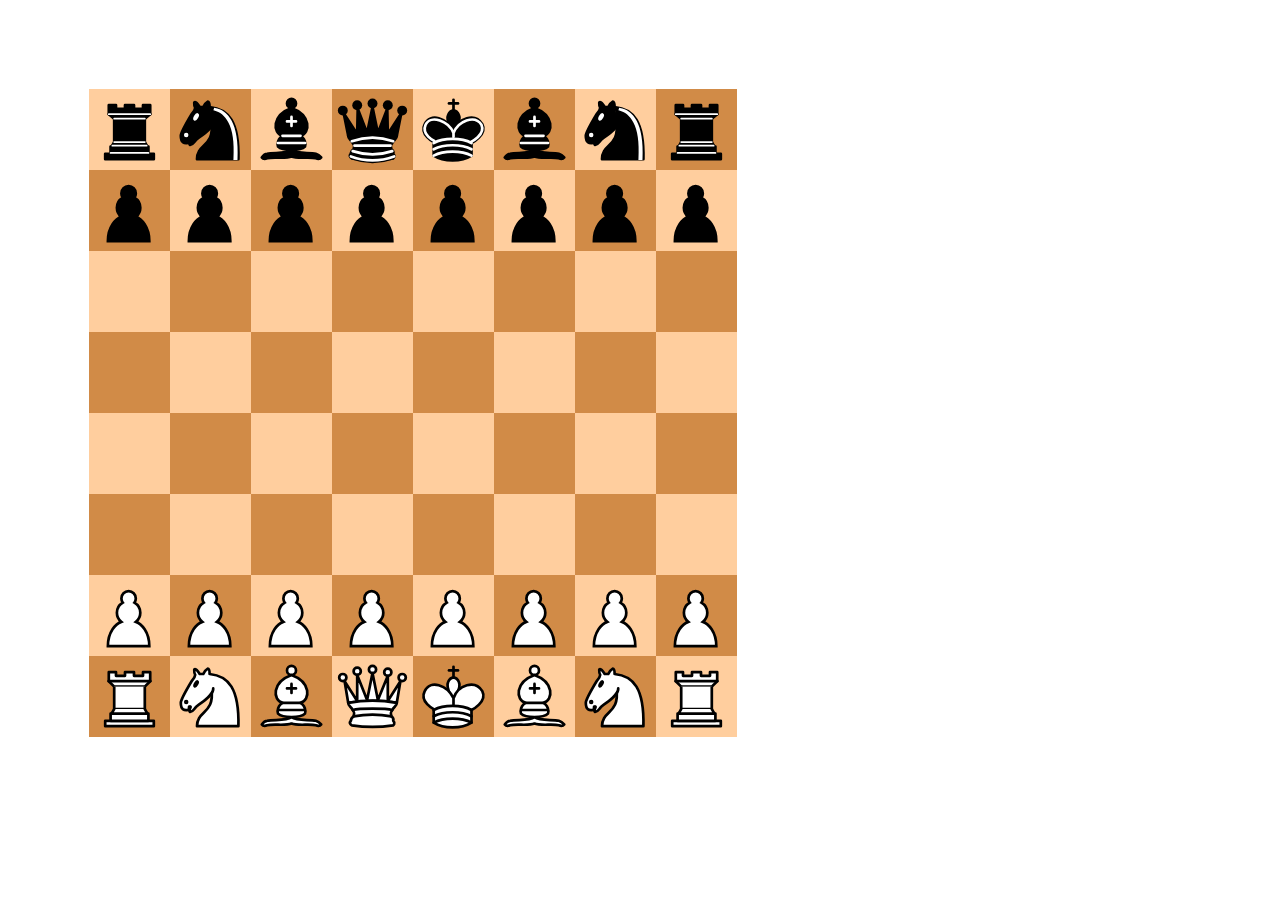
==== index.htm @ 929e1236 "Brett wird jetzt mit feld-Objekt erstellt" ====
<!DOCTYPE HTML PUBLIC "-//W3C//DTD HTML 4.01 Transitional//EN">
<html><head>
    <title>KartenSchach</title>
    <link rel="stylesheet" href="css/style.css">
    <script type="text/javascript" src="js/functions.js"></script>
    <script type="text/javascript" src="js/board.js"></script>
    <script type="text/javascript" src="js/cards.js"></script>
    <script type="text/javascript" src="js/feld.js"></script>
    <script type="text/javascript" src="js/boardLogic.js"></script>
    <script type="text/javascript">
<!--

        function start() {
            var board = createBoard(1);

            var cb = g("chessboard");
            cb.appendChild(board);

            var dasBrett=setBoard(board);
        }

        //--></script>
</head>
<body onLoad="javascript:start();">

<div id="chessboard">

</div>

</body></html>
---- css/style.css ----
#table1 {
	border-width: 0px;
	border-style: solid;
	border-spacing: 0px;
	padding: 0px;
}

td {
	padding: 0px;
}

td:hover {
	background-color: #ffff00;
}
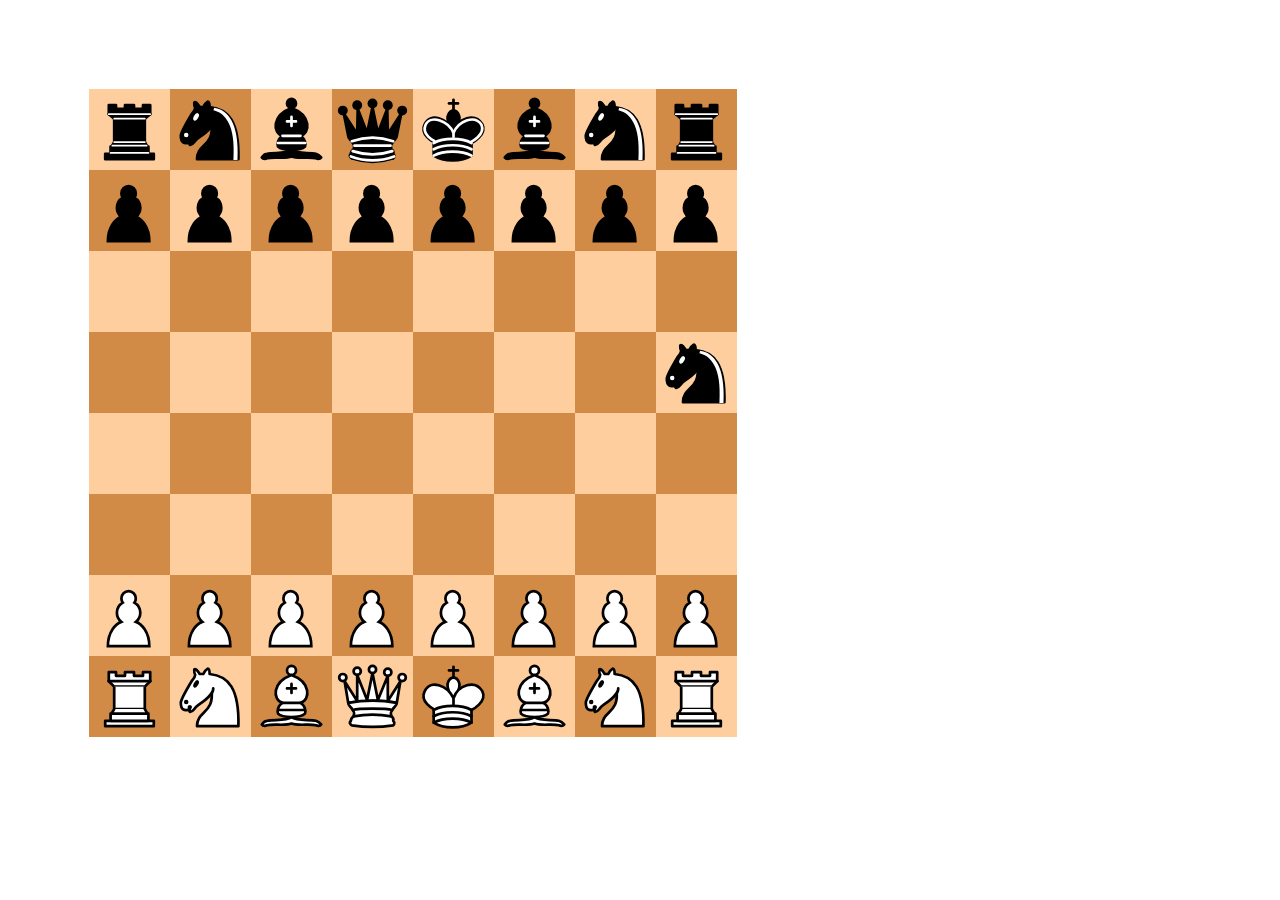
==== commit 25e4c6ef: "Zuggenerator für Turm hinzugefügt+Testing" ====
--- a/index.htm
+++ b/index.htm
@@ -7,16 +7,24 @@
     <script type="text/javascript" src="js/cards.js"></script>
     <script type="text/javascript" src="js/feld.js"></script>
     <script type="text/javascript" src="js/boardLogic.js"></script>
+    <script type="text/javascript" src="js/zuggenerator.js"></script>
     <script type="text/javascript">
 <!--
 
         function start() {
+            // Parameter: 1=ein Rahmen unsichbarer Felder
             var board = createBoard(1);
 
             var cb = g("chessboard");
             cb.appendChild(board);
 
-            var dasBrett=setBoard(board);
+            // baut das Brett auf und weist b alle Felder mit den Startpositionen zu
+            b = setBoard(board);
+            //testing
+            var nf = new feld("h5");
+            nf.setFigur(new figur("Nb"));
+            replaceField(getFeldById(nf.id), nf)
+            drawField(nf);
         }
 
         //--></script>
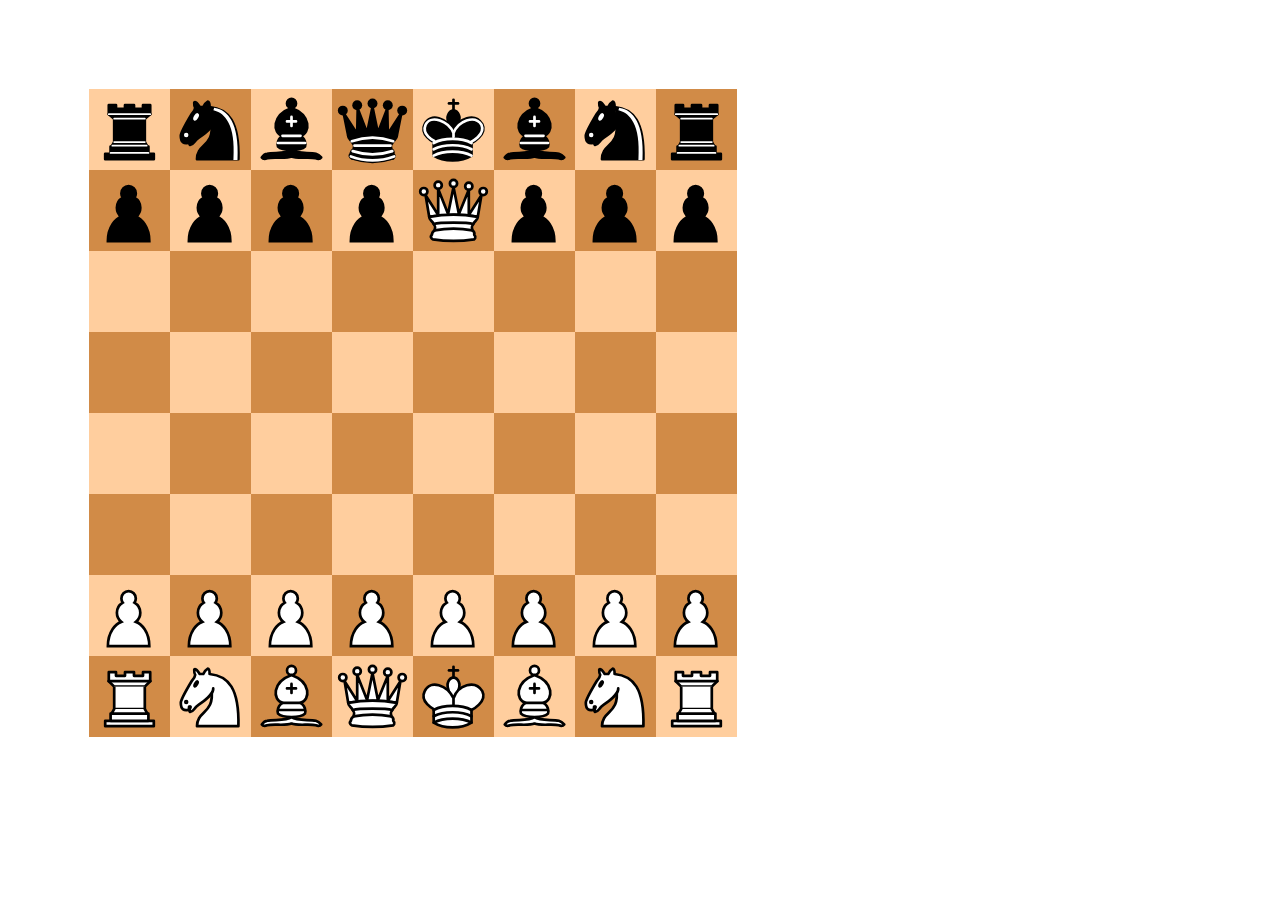
==== commit 0c6a67d0: "Zuggenerator für Turm/Läufer/Dame+Testing" ====
--- a/index.htm
+++ b/index.htm
@@ -21,8 +21,8 @@
             // baut das Brett auf und weist b alle Felder mit den Startpositionen zu
             b = setBoard(board);
             //testing
-            var nf = new feld("h5");
-            nf.setFigur(new figur("Nb"));
+            var nf = new feld("e7");
+            nf.setFigur(new figur("Qw"));
             replaceField(getFeldById(nf.id), nf)
             drawField(nf);
         }
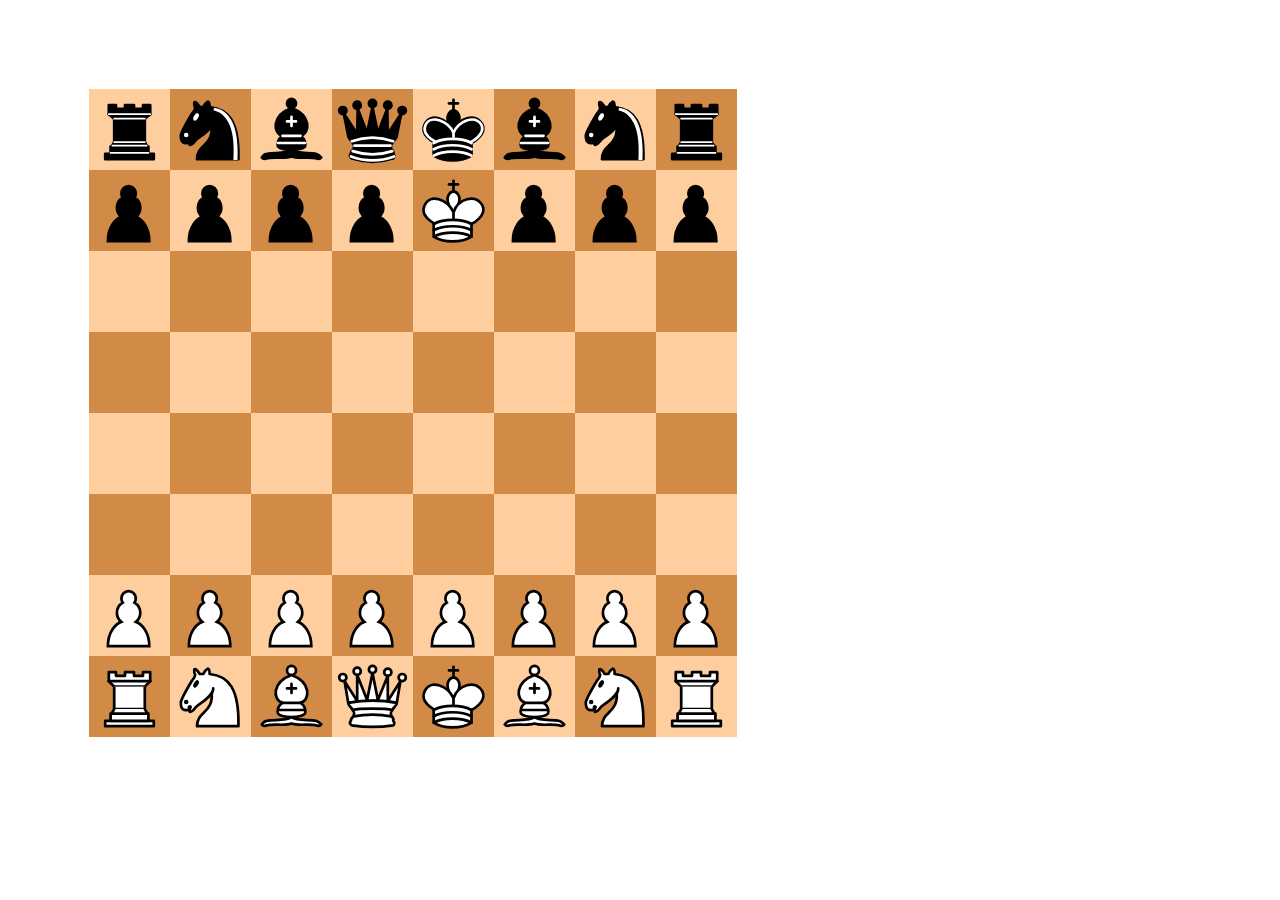
==== commit 3c27ecac: "Rochade hinzugefügt" ====
--- a/index.htm
+++ b/index.htm
@@ -8,6 +8,7 @@
     <script type="text/javascript" src="js/feld.js"></script>
     <script type="text/javascript" src="js/boardLogic.js"></script>
     <script type="text/javascript" src="js/zuggenerator.js"></script>
+    <script type="text/javascript" src="js/interactive.js"></script>
     <script type="text/javascript">
 <!--
 
@@ -22,8 +23,12 @@
             b = setBoard(board);
             //testing
             var nf = new feld("e7");
-            nf.setFigur(new figur("Qw"));
-            replaceField(getFeldById(nf.id), nf)
+            var nf2 = new feld("f8");
+            var nf3 = new feld("g8");
+            nf.setFigur(new figur("Kw"));
+            replaceField(getFeldById(nf.id), nf);
+            replaceField(getFeldById(nf2.id), nf2);
+            replaceField(getFeldById(nf3.id), nf3);
             drawField(nf);
         }
 
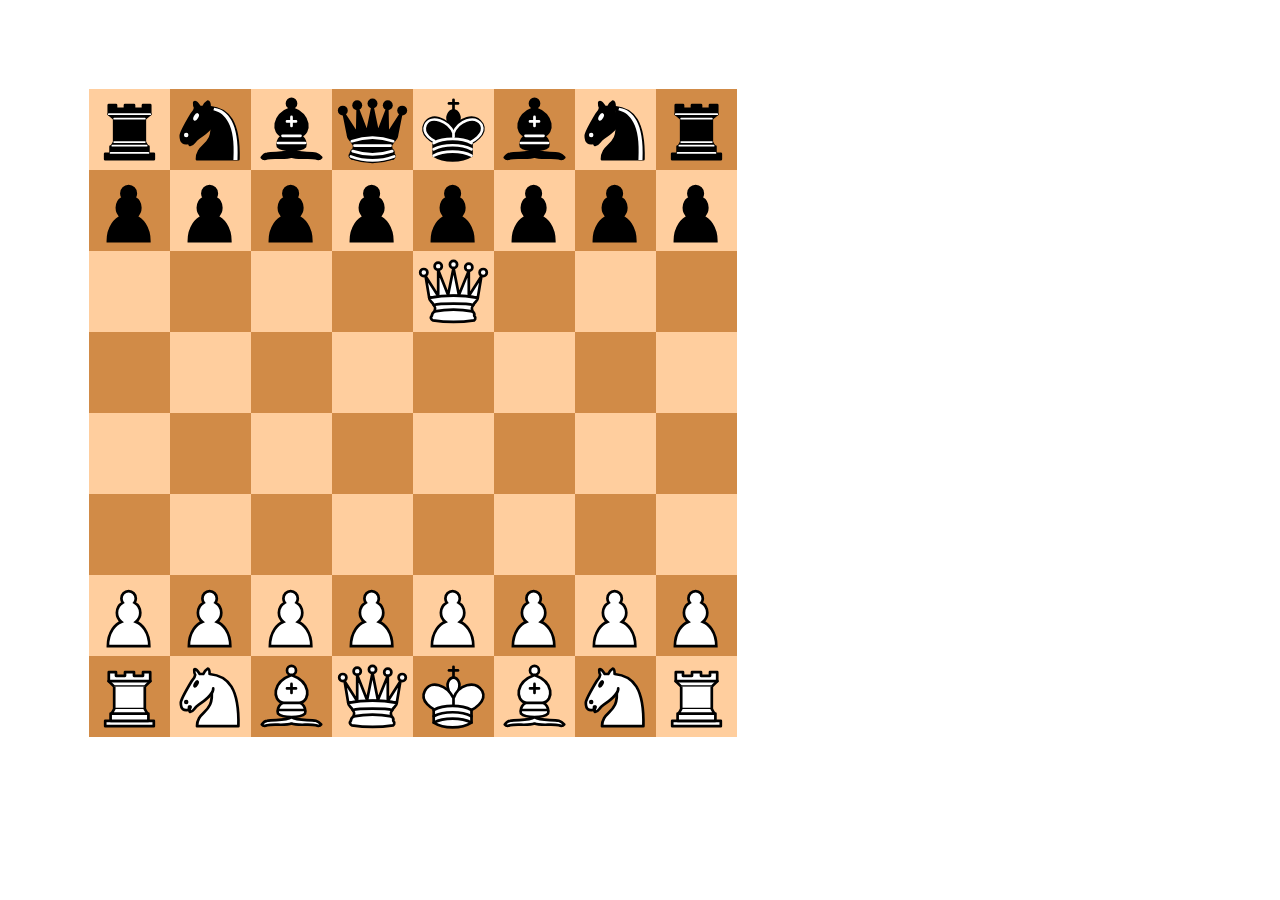
==== commit e2d62eae: "en-passent hinzugefügt" ====
--- a/index.htm
+++ b/index.htm
@@ -22,13 +22,13 @@
             // baut das Brett auf und weist b alle Felder mit den Startpositionen zu
             b = setBoard(board);
             //testing
-            var nf = new feld("e7");
+            var nf = new feld("e6");
             var nf2 = new feld("f8");
             var nf3 = new feld("g8");
-            nf.setFigur(new figur("Kw"));
+            nf.setFigur(new figur("Qw"));
             replaceField(getFeldById(nf.id), nf);
-            replaceField(getFeldById(nf2.id), nf2);
-            replaceField(getFeldById(nf3.id), nf3);
+            //replaceField(getFeldById(nf2.id), nf2);
+            //replaceField(getFeldById(nf3.id), nf3);
             drawField(nf);
         }
 
